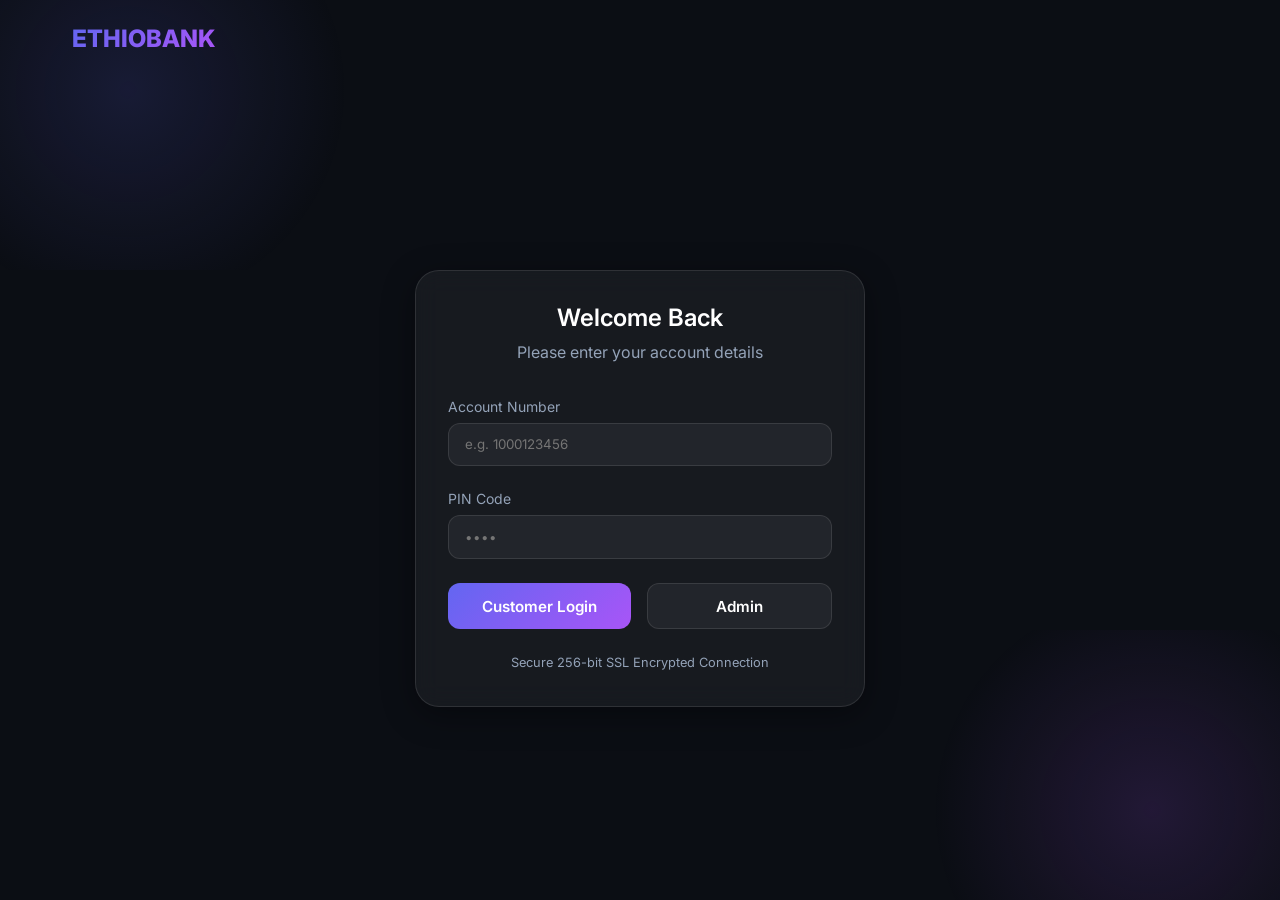
==== Bank-Transaction/frontend/index.html @ 1a218c28 "intioal frontend journey" ====
<!DOCTYPE html>
<html lang="en">
<head>
    <meta charset="UTF-8">
    <meta name="viewport" content="width=device-width, initial-scale=1.0">
    <title>EthioBank - Premium Digital Banking</title>
    <link rel="stylesheet" href="style.css">
    <link rel="stylesheet" href="https://cdnjs.cloudflare.com/ajax/libs/font-awesome/6.4.0/css/all.min.css">
</head>
<body>

    <!-- Navigation -->
    <nav class="container" style="display: flex; justify-content: space-between; align-items: center; padding: 1.5rem 2rem;">
        <div class="logo" style="font-size: 1.5rem; font-weight: 800; background: var(--primary-gradient); -webkit-background-clip: text; -webkit-text-fill-color: transparent;">
            ETHIOBANK
        </div>
        <div id="user-info" style="display: none; align-items: center; gap: 1rem;">
            <span id="nav-username" style="font-weight: 500;">Abebe Kebede</span>
            <button onclick="logout()" class="btn btn-secondary" style="padding: 0.5rem 1rem; font-size: 0.8rem;">Logout</button>
        </div>
    </nav>

    <!-- Login Section -->
    <section id="login-section" class="container" style="display: flex; justify-content: center; align-items: center; flex: 1;">
        <div class="glass-card animate-fade" style="width: 100%; max-width: 450px;">
            <h2 style="text-align: center; margin-bottom: 0.5rem;">Welcome Back</h2>
            <p style="text-align: center; margin-bottom: 2rem;">Please enter your account details</p>
            
            <div class="input-group">
                <label>Account Number</label>
                <input type="text" id="login-account" placeholder="e.g. 1000123456">
            </div>
            
            <div class="input-group">
                <label>PIN Code</label>
                <input type="password" id="login-pin" placeholder="••••">
            </div>

            <div style="display: flex; gap: 1rem; margin-bottom: 1.5rem;">
                <button onclick="login('customer')" class="btn btn-primary" style="flex: 1; justify-content: center;">Customer Login</button>
                <button onclick="login('admin')" class="btn btn-secondary" style="flex: 1; justify-content: center;">Admin</button>
            </div>
            
            <p style="font-size: 0.8rem; text-align: center;">Secure 256-bit SSL Encrypted Connection</p>
        </div>
    </section>

    <!-- Dashboard Section -->
    <section id="dashboard-section" class="container" style="display: none;">
        <div class="dashboard-grid">
            <!-- Left Side: Balance & History -->
            <div style="display: flex; flex-direction: column; gap: 2rem;">
                <!-- Balance Card -->
                <div class="balance-card animate-fade">
                    <div style="display: flex; justify-content: space-between; align-items: flex-start;">
                        <div>
                            <div class="balance-label">Total Balance</div>
                            <div class="balance-amount">$<span id="display-balance">1,240.50</span></div>
                        </div>
                        <span id="display-status" class="status-badge status-active">Active</span>
                    </div>
                    <div style="margin-top: 2rem; display: flex; gap: 1rem;">
                        <button onclick="openModal('transfer')" class="btn btn-secondary" style="background: rgba(255,255,255,0.15); border: none;">
                            <i class="fa-solid fa-paper-plane"></i> Transfer
                        </button>
                        <button onclick="openModal('deposit')" class="btn btn-secondary" style="background: rgba(255,255,255,0.15); border: none;">
                            <i class="fa-solid fa-plus"></i> Deposit
                        </button>
                    </div>
                </div>

                <!-- Transaction History -->
                <div class="glass-card animate-fade" style="flex: 1;">
                    <div style="display: flex; justify-content: space-between; align-items: center; margin-bottom: 1.5rem;">
                        <h2>Recent Transactions</h2>
                        <button class="btn btn-secondary" style="font-size: 0.8rem;">View All</button>
                    </div>
                    <table id="transaction-table">
                        <thead>
                            <tr>
                                <th>Type</th>
                                <th>Amount</th>
                                <th>Date</th>
                                <th>Status</th>
                            </tr>
                        </thead>
                        <tbody>
                            <!-- Transactions will be injected here -->
                        </tbody>
                    </table>
                </div>
            </div>

            <!-- Right Side: Quick Actions & Profile -->
            <div style="display: flex; flex-direction: column; gap: 2rem;">
                <div class="glass-card animate-fade">
                    <h3>Quick Withdraw</h3>
                    <p style="margin-bottom: 1.5rem;">Withdraw cash instantly from your account.</p>
                    <div class="input-group">
                        <input type="number" id="quick-withdraw-amount" placeholder="Enter amount">
                    </div>
                    <button onclick="processQuickAction('withdraw')" class="btn btn-primary" style="width: 100%; justify-content: center;">Withdraw Now</button>
                </div>

                <div class="glass-card animate-fade" style="background: var(--secondary-gradient); border: none;">
                    <h3 style="color: white;">Need Help?</h3>
                    <p style="color: rgba(255,255,255,0.8); margin-bottom: 1.5rem;">Our customer support is available 24/7 for your banking needs.</p>
                    <button class="btn btn-secondary" style="background: rgba(255,255,255,0.2); border: none; width: 100%; justify-content: center;">Contact Support</button>
                </div>
            </div>
        </div>
    </section>

    <!-- Modals (Simplified) -->
    <div id="modal-overlay" style="display: none; position: fixed; top:0; left:0; width:100%; height:100%; background:rgba(0,0,0,0.8); backdrop-filter: blur(5px); z-index: 100; justify-content: center; align-items: center;">
        <div class="glass-card" style="width: 100%; max-width: 400px;">
            <h2 id="modal-title">Action</h2>
            <div id="modal-body"></div>
            <div style="display: flex; gap: 1rem; margin-top: 2rem;">
                <button onclick="closeModal()" class="btn btn-secondary" style="flex: 1; justify-content: center;">Cancel</button>
                <button id="modal-confirm-btn" class="btn btn-primary" style="flex: 1; justify-content: center;">Confirm</button>
            </div>
        </div>
    </div>

    <script src="script.js"></script>
</body>
</html>
---- Bank-Transaction/frontend/style.css ----
/* Inter Font from Google Fonts */
@import url('https://fonts.googleapis.com/css2?family=Inter:wght@300;400;500;600;700&display=swap');

:root {
    --bg-color: #0b0e14;
    --card-bg: rgba(255, 255, 255, 0.05);
    --primary-gradient: linear-gradient(135deg, #6366f1 0%, #a855f7 100%);
    --secondary-gradient: linear-gradient(135deg, #3b82f6 0%, #2dd4bf 100%);
    --text-primary: #ffffff;
    --text-secondary: #94a3b8;
    --accent: #f43f5e;
    --success: #10b981;
    --glass-border: rgba(255, 255, 255, 0.1);
    --glass-blur: blur(12px);
}

* {
    margin: 0;
    padding: 0;
    box-sizing: border-box;
    font-family: 'Inter', sans-serif;
}

body {
    background-color: var(--bg-color);
    color: var(--text-primary);
    min-height: 100vh;
    display: flex;
    flex-direction: column;
    overflow-x: hidden;
}

/* Glassmorphism Background Effect */
body::before {
    content: '';
    position: fixed;
    top: -10%;
    left: -10%;
    width: 40%;
    height: 40%;
    background: radial-gradient(circle, rgba(99, 102, 241, 0.15) 0%, transparent 70%);
    z-index: -1;
}

body::after {
    content: '';
    position: fixed;
    bottom: -10%;
    right: -10%;
    width: 40%;
    height: 40%;
    background: radial-gradient(circle, rgba(168, 85, 247, 0.15) 0%, transparent 70%);
    z-index: -1;
}

.container {
    max-width: 1200px;
    margin: 0 auto;
    padding: 2rem;
    width: 100%;
}

/* Glass Card */
.glass-card {
    background: var(--card-bg);
    backdrop-filter: var(--glass-blur);
    -webkit-backdrop-filter: var(--glass-blur);
    border: 1px solid var(--glass-border);
    border-radius: 24px;
    padding: 2rem;
    box-shadow: 0 8px 32px 0 rgba(0, 0, 0, 0.37);
}

/* Typography */
h1 { font-size: 2.5rem; font-weight: 700; margin-bottom: 1rem; }
h2 { font-size: 1.5rem; font-weight: 600; margin-bottom: 1rem; }
p { color: var(--text-secondary); line-height: 1.6; }

/* Buttons */
.btn {
    padding: 0.8rem 1.5rem;
    border-radius: 12px;
    border: none;
    font-weight: 600;
    cursor: pointer;
    transition: all 0.3s ease;
    display: inline-flex;
    align-items: center;
    gap: 0.5rem;
    text-decoration: none;
    font-size: 0.95rem;
}

.btn-primary {
    background: var(--primary-gradient);
    color: white;
}

.btn-primary:hover {
    transform: translateY(-2px);
    box-shadow: 0 10px 20px -10px #6366f1;
}

.btn-secondary {
    background: var(--card-bg);
    color: var(--text-primary);
    border: 1px solid var(--glass-border);
}

.btn-secondary:hover {
    background: rgba(255, 255, 255, 0.1);
}

/* Form Inputs */
.input-group {
    margin-bottom: 1.5rem;
}

.input-group label {
    display: block;
    margin-bottom: 0.5rem;
    font-size: 0.875rem;
    color: var(--text-secondary);
}

.input-group input {
    width: 100%;
    background: rgba(255, 255, 255, 0.05);
    border: 1px solid var(--glass-border);
    border-radius: 12px;
    padding: 0.8rem 1rem;
    color: white;
    outline: none;
    transition: border-color 0.3s ease;
}

.input-group input:focus {
    border-color: #6366f1;
}

/* Dashboard Specifics */
.dashboard-grid {
    display: grid;
    grid-template-columns: 2fr 1fr;
    gap: 2rem;
}

.balance-card {
    background: var(--primary-gradient);
    padding: 2.5rem;
    border-radius: 24px;
    position: relative;
    overflow: hidden;
}

.balance-card::after {
    content: '';
    position: absolute;
    top: -20%;
    right: -10%;
    width: 200px;
    height: 200px;
    background: rgba(255, 255, 255, 0.1);
    border-radius: 50%;
}

.balance-label { font-size: 0.875rem; opacity: 0.8; margin-bottom: 0.5rem; }
.balance-amount { font-size: 3rem; font-weight: 700; }

.status-badge {
    padding: 0.4rem 0.8rem;
    border-radius: 20px;
    font-size: 0.75rem;
    font-weight: 600;
    text-transform: uppercase;
}

.status-active { background: rgba(16, 185, 129, 0.2); color: #10b981; }
.status-frozen { background: rgba(244, 63, 94, 0.2); color: #f43f5e; }

/* Table Style */
table {
    width: 100%;
    border-collapse: collapse;
    margin-top: 1rem;
}

th {
    text-align: left;
    padding: 1rem;
    color: var(--text-secondary);
    font-size: 0.875rem;
    border-bottom: 1px solid var(--glass-border);
}

td {
    padding: 1rem;
    border-bottom: 1px solid var(--glass-border);
}

.type-deposit { color: var(--success); }
.type-withdraw { color: var(--accent); }
.type-transfer { color: #3b82f6; }

/* Animations */
@keyframes fadeIn {
    from { opacity: 0; transform: translateY(10px); }
    to { opacity: 1; transform: translateY(0); }
}

.animate-fade {
    animation: fadeIn 0.5s ease forwards;
}
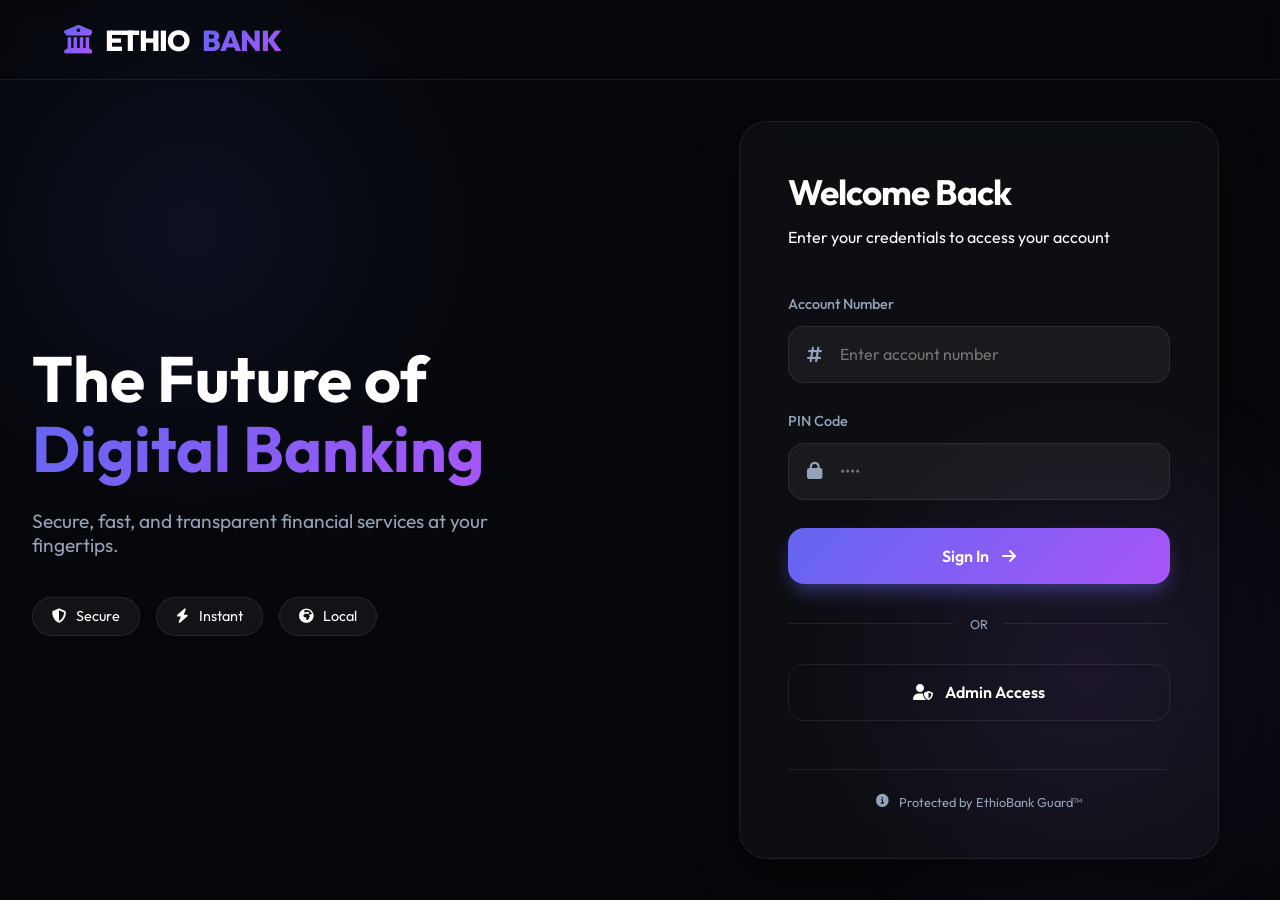
==== commit 7e5e4266: "Complete UI redesign with premium glassmorphism, ETB currency, and bug fixes" ====
--- a/Bank-Transaction/frontend/index.html
+++ b/Bank-Transaction/frontend/index.html
@@ -1,128 +1,205 @@
 <!DOCTYPE html>
 <html lang="en">
+
 <head>
     <meta charset="UTF-8">
     <meta name="viewport" content="width=device-width, initial-scale=1.0">
-    <title>EthioBank - Premium Digital Banking</title>
+    <title>EthioBank | Premium Digital Banking</title>
     <link rel="stylesheet" href="style.css">
     <link rel="stylesheet" href="https://cdnjs.cloudflare.com/ajax/libs/font-awesome/6.4.0/css/all.min.css">
 </head>
+
 <body>
+    <!-- Background Elements -->
+    <div class="blob"></div>
+    <div class="blob-2"></div>
 
     <!-- Navigation -->
-    <nav class="container" style="display: flex; justify-content: space-between; align-items: center; padding: 1.5rem 2rem;">
-        <div class="logo" style="font-size: 1.5rem; font-weight: 800; background: var(--primary-gradient); -webkit-background-clip: text; -webkit-text-fill-color: transparent;">
-            ETHIOBANK
-        </div>
-        <div id="user-info" style="display: none; align-items: center; gap: 1rem;">
-            <span id="nav-username" style="font-weight: 500;">Abebe Kebede</span>
-            <button onclick="logout()" class="btn btn-secondary" style="padding: 0.5rem 1rem; font-size: 0.8rem;">Logout</button>
+    <nav class="nav-container">
+        <div class="logo">
+            <i class="fa-solid fa-building-columns"></i> ETHIO<span>BANK</span>
+        </div>
+        <div id="user-info" class="user-nav-info" style="display: none;">
+            <div class="user-meta">
+                <span id="nav-username">...</span>
+                <span class="user-role-badge">Customer</span>
+            </div>
+            <button onclick="logout()" class="btn btn-icon-only" title="Logout">
+                <i class="fa-solid fa-right-from-bracket"></i>
+            </button>
         </div>
     </nav>
 
     <!-- Login Section -->
-    <section id="login-section" class="container" style="display: flex; justify-content: center; align-items: center; flex: 1;">
-        <div class="glass-card animate-fade" style="width: 100%; max-width: 450px;">
-            <h2 style="text-align: center; margin-bottom: 0.5rem;">Welcome Back</h2>
-            <p style="text-align: center; margin-bottom: 2rem;">Please enter your account details</p>
-            
-            <div class="input-group">
-                <label>Account Number</label>
-                <input type="text" id="login-account" placeholder="e.g. 1000123456">
-            </div>
-            
-            <div class="input-group">
-                <label>PIN Code</label>
-                <input type="password" id="login-pin" placeholder="••••">
-            </div>
-
-            <div style="display: flex; gap: 1rem; margin-bottom: 1.5rem;">
-                <button onclick="login('customer')" class="btn btn-primary" style="flex: 1; justify-content: center;">Customer Login</button>
-                <button onclick="login('admin')" class="btn btn-secondary" style="flex: 1; justify-content: center;">Admin</button>
-            </div>
-            
-            <p style="font-size: 0.8rem; text-align: center;">Secure 256-bit SSL Encrypted Connection</p>
+    <section id="login-section" class="container full-height">
+        <div class="login-wrapper">
+            <div class="login-visual animate-slide-right">
+                <h1>The Future of <br><span>Digital Banking</span></h1>
+                <p>Secure, fast, and transparent financial services at your fingertips.</p>
+                <div class="feature-badges">
+                    <span class="badge"><i class="fa-solid fa-shield-halved"></i> Secure</span>
+                    <span class="badge"><i class="fa-solid fa-bolt"></i> Instant</span>
+                    <span class="badge"><i class="fa-solid fa-earth-africa"></i> Local</span>
+                </div>
+            </div>
+
+            <div class="glass-card login-card animate-fade">
+                <div class="card-header">
+                    <h2>Welcome Back</h2>
+                    <p>Enter your credentials to access your account</p>
+                </div>
+
+                <div class="input-group">
+                    <label for="login-account">Account Number</label>
+                    <div class="input-wrapper">
+                        <i class="fa-solid fa-hashtag"></i>
+                        <input type="text" id="login-account" placeholder="Enter account number">
+                    </div>
+                </div>
+
+                <div class="input-group">
+                    <label for="login-pin">PIN Code</label>
+                    <div class="input-wrapper">
+                        <i class="fa-solid fa-lock"></i>
+                        <input type="password" id="login-pin" placeholder="••••">
+                    </div>
+                </div>
+
+                <div class="login-actions">
+                    <button onclick="login('customer')" class="btn btn-primary full-width">
+                        <span>Sign In</span> <i class="fa-solid fa-arrow-right"></i>
+                    </button>
+                    <div class="divider"><span>OR</span></div>
+                    <button onclick="login('admin')" class="btn btn-outline full-width">
+                        <i class="fa-solid fa-user-shield"></i> Admin Access
+                    </button>
+                </div>
+
+                <div class="card-footer">
+                    <p><i class="fa-solid fa-circle-info"></i> Protected by EthioBank Guard™</p>
+                </div>
+            </div>
         </div>
     </section>
 
     <!-- Dashboard Section -->
     <section id="dashboard-section" class="container" style="display: none;">
-        <div class="dashboard-grid">
-            <!-- Left Side: Balance & History -->
-            <div style="display: flex; flex-direction: column; gap: 2rem;">
-                <!-- Balance Card -->
-                <div class="balance-card animate-fade">
-                    <div style="display: flex; justify-content: space-between; align-items: flex-start;">
-                        <div>
-                            <div class="balance-label">Total Balance</div>
-                            <div class="balance-amount">$<span id="display-balance">1,240.50</span></div>
+        <div class="dashboard-layout">
+            <!-- Main Content -->
+            <div class="dashboard-main">
+                <!-- Hero Balance Card -->
+                <div class="balance-card animate-slide-up">
+                    <div class="card-top">
+                        <div class="balance-info">
+                            <span class="label">Available Balance</span>
+                            <h2 class="amount">ETB <span id="display-balance">0.00</span></h2>
                         </div>
-                        <span id="display-status" class="status-badge status-active">Active</span>
-                    </div>
-                    <div style="margin-top: 2rem; display: flex; gap: 1rem;">
-                        <button onclick="openModal('transfer')" class="btn btn-secondary" style="background: rgba(255,255,255,0.15); border: none;">
+                        <div id="display-status" class="status-indicator">...</div>
+                    </div>
+                    
+                    <div class="card-actions">
+                        <button onclick="openModal('transfer')" class="btn btn-glass">
                             <i class="fa-solid fa-paper-plane"></i> Transfer
                         </button>
-                        <button onclick="openModal('deposit')" class="btn btn-secondary" style="background: rgba(255,255,255,0.15); border: none;">
-                            <i class="fa-solid fa-plus"></i> Deposit
+                        <button onclick="openModal('deposit')" class="btn btn-glass">
+                            <i class="fa-solid fa-wallet"></i> Deposit
                         </button>
                     </div>
+                    
+                    <div class="card-bottom">
+                        <div class="card-chip"></div>
+                        <span class="card-number">**** **** **** <span id="last-four">0000</span></span>
+                    </div>
                 </div>
 
                 <!-- Transaction History -->
-                <div class="glass-card animate-fade" style="flex: 1;">
-                    <div style="display: flex; justify-content: space-between; align-items: center; margin-bottom: 1.5rem;">
-                        <h2>Recent Transactions</h2>
-                        <button class="btn btn-secondary" style="font-size: 0.8rem;">View All</button>
-                    </div>
-                    <table id="transaction-table">
-                        <thead>
-                            <tr>
-                                <th>Type</th>
-                                <th>Amount</th>
-                                <th>Date</th>
-                                <th>Status</th>
-                            </tr>
-                        </thead>
-                        <tbody>
-                            <!-- Transactions will be injected here -->
-                        </tbody>
-                    </table>
-                </div>
-            </div>
-
-            <!-- Right Side: Quick Actions & Profile -->
-            <div style="display: flex; flex-direction: column; gap: 2rem;">
-                <div class="glass-card animate-fade">
+                <div class="glass-card history-card animate-slide-up" style="animation-delay: 0.1s;">
+                    <div class="card-header-flex">
+                        <h3>Recent Transactions</h3>
+                        <button onclick="showAllTransactions()" class="btn btn-text">View All <i class="fa-solid fa-chevron-right"></i></button>
+                    </div>
+                    
+                    <div class="table-container">
+                        <table id="transaction-table">
+                            <thead>
+                                <tr>
+                                    <th>Transaction</th>
+                                    <th>Amount</th>
+                                    <th>Date & Time</th>
+                                    <th>Status</th>
+                                </tr>
+                            </thead>
+                            <tbody>
+                                <!-- Data will be injected here -->
+                                <tr>
+                                    <td colspan="4" style="text-align: center; padding: 3rem;">
+                                        <div class="loading-spinner"></div>
+                                        <p>Fetching your transactions...</p>
+                                    </td>
+                                </tr>
+                            </tbody>
+                        </table>
+                    </div>
+                </div>
+            </div>
+
+            <!-- Sidebar -->
+            <aside class="dashboard-sidebar">
+                <div class="glass-card quick-action-card animate-slide-left">
                     <h3>Quick Withdraw</h3>
-                    <p style="margin-bottom: 1.5rem;">Withdraw cash instantly from your account.</p>
+                    <p>Enter an amount to withdraw instantly from your account.</p>
                     <div class="input-group">
-                        <input type="number" id="quick-withdraw-amount" placeholder="Enter amount">
-                    </div>
-                    <button onclick="processQuickAction('withdraw')" class="btn btn-primary" style="width: 100%; justify-content: center;">Withdraw Now</button>
-                </div>
-
-                <div class="glass-card animate-fade" style="background: var(--secondary-gradient); border: none;">
-                    <h3 style="color: white;">Need Help?</h3>
-                    <p style="color: rgba(255,255,255,0.8); margin-bottom: 1.5rem;">Our customer support is available 24/7 for your banking needs.</p>
-                    <button class="btn btn-secondary" style="background: rgba(255,255,255,0.2); border: none; width: 100%; justify-content: center;">Contact Support</button>
-                </div>
-            </div>
+                        <div class="input-wrapper">
+                            <i class="fa-solid fa-money-bill-wave"></i>
+                            <input type="number" id="quick-withdraw-amount" placeholder="0.00">
+                        </div>
+                    </div>
+                    <button onclick="processQuickAction('withdraw')" class="btn btn-primary full-width">
+                        Withdraw Now
+                    </button>
+                </div>
+
+                <div class="promo-card animate-slide-left" style="animation-delay: 0.1s;">
+                    <div class="promo-content">
+                        <h4>Earn 5% Interest</h4>
+                        <p>Grow your savings with our premium investment plans.</p>
+                        <button class="btn btn-secondary btn-small">Learn More</button>
+                    </div>
+                    <div class="promo-icon">
+                        <i class="fa-solid fa-chart-line"></i>
+                    </div>
+                </div>
+
+                <div class="support-card animate-slide-left" style="animation-delay: 0.2s;">
+                    <div class="support-avatar">
+                        <i class="fa-solid fa-headset"></i>
+                    </div>
+                    <div class="support-info">
+                        <h5>Need Assistance?</h5>
+                        <p>Our experts are online.</p>
+                        <button class="btn btn-link">Chat with Support</button>
+                    </div>
+                </div>
+            </aside>
         </div>
     </section>
 
-    <!-- Modals (Simplified) -->
-    <div id="modal-overlay" style="display: none; position: fixed; top:0; left:0; width:100%; height:100%; background:rgba(0,0,0,0.8); backdrop-filter: blur(5px); z-index: 100; justify-content: center; align-items: center;">
-        <div class="glass-card" style="width: 100%; max-width: 400px;">
-            <h2 id="modal-title">Action</h2>
-            <div id="modal-body"></div>
-            <div style="display: flex; gap: 1rem; margin-top: 2rem;">
-                <button onclick="closeModal()" class="btn btn-secondary" style="flex: 1; justify-content: center;">Cancel</button>
-                <button id="modal-confirm-btn" class="btn btn-primary" style="flex: 1; justify-content: center;">Confirm</button>
+    <!-- Modals -->
+    <div id="modal-overlay" class="modal-overlay" style="display: none;">
+        <div class="modal-content glass-card animate-zoom">
+            <div class="modal-header">
+                <h2 id="modal-title">Action</h2>
+                <button onclick="closeModal()" class="btn-close"><i class="fa-solid fa-xmark"></i></button>
+            </div>
+            <div id="modal-body" class="modal-body"></div>
+            <div class="modal-footer">
+                <button onclick="closeModal()" class="btn btn-secondary">Cancel</button>
+                <button id="modal-confirm-btn" class="btn btn-primary">Confirm Action</button>
             </div>
         </div>
     </div>
 
     <script src="script.js"></script>
 </body>
-</html>
+
+</html>
--- a/Bank-Transaction/frontend/style.css
+++ b/Bank-Transaction/frontend/style.css
@@ -1,213 +1,718 @@
-/* Inter Font from Google Fonts */
-@import url('https://fonts.googleapis.com/css2?family=Inter:wght@300;400;500;600;700&display=swap');
+@import url('https://fonts.googleapis.com/css2?family=Outfit:wght@300;400;500;600;700;800&display=swap');
 
 :root {
-    --bg-color: #0b0e14;
-    --card-bg: rgba(255, 255, 255, 0.05);
+    --bg-color: #05070a;
+    --card-bg: rgba(255, 255, 255, 0.03);
     --primary-gradient: linear-gradient(135deg, #6366f1 0%, #a855f7 100%);
     --secondary-gradient: linear-gradient(135deg, #3b82f6 0%, #2dd4bf 100%);
     --text-primary: #ffffff;
     --text-secondary: #94a3b8;
     --accent: #f43f5e;
     --success: #10b981;
-    --glass-border: rgba(255, 255, 255, 0.1);
-    --glass-blur: blur(12px);
+    --glass-border: rgba(255, 255, 255, 0.08);
+    --glass-blur: blur(20px);
+    --nav-height: 80px;
 }
 
 * {
     margin: 0;
     padding: 0;
     box-sizing: border-box;
-    font-family: 'Inter', sans-serif;
+    font-family: 'Outfit', sans-serif;
 }
 
 body {
     background-color: var(--bg-color);
     color: var(--text-primary);
     min-height: 100vh;
-    display: flex;
-    flex-direction: column;
     overflow-x: hidden;
 }
 
-/* Glassmorphism Background Effect */
-body::before {
-    content: '';
+/* Background Decorations */
+.blob {
     position: fixed;
     top: -10%;
     left: -10%;
-    width: 40%;
-    height: 40%;
-    background: radial-gradient(circle, rgba(99, 102, 241, 0.15) 0%, transparent 70%);
+    width: 50vw;
+    height: 50vw;
+    background: radial-gradient(circle, rgba(99, 102, 241, 0.1) 0%, transparent 70%);
     z-index: -1;
 }
 
-body::after {
-    content: '';
+.blob-2 {
     position: fixed;
     bottom: -10%;
     right: -10%;
-    width: 40%;
-    height: 40%;
-    background: radial-gradient(circle, rgba(168, 85, 247, 0.15) 0%, transparent 70%);
+    width: 50vw;
+    height: 50vw;
+    background: radial-gradient(circle, rgba(168, 85, 247, 0.1) 0%, transparent 70%);
     z-index: -1;
 }
 
 .container {
-    max-width: 1200px;
+    max-width: 1300px;
     margin: 0 auto;
     padding: 2rem;
-    width: 100%;
-}
-
-/* Glass Card */
+}
+
+.full-height {
+    min-height: calc(100vh - var(--nav-height));
+    display: flex;
+    align-items: center;
+    justify-content: center;
+}
+
+/* Navigation */
+.nav-container {
+    height: var(--nav-height);
+    display: flex;
+    justify-content: space-between;
+    align-items: center;
+    padding: 0 4rem;
+    border-bottom: 1px solid var(--glass-border);
+    backdrop-filter: blur(10px);
+}
+
+.logo {
+    font-size: 1.8rem;
+    font-weight: 800;
+    letter-spacing: -1px;
+    display: flex;
+    align-items: center;
+    gap: 0.8rem;
+}
+
+.logo i {
+    background: var(--primary-gradient);
+    -webkit-background-clip: text;
+    -webkit-text-fill-color: transparent;
+}
+
+.logo span {
+    background: var(--primary-gradient);
+    -webkit-background-clip: text;
+    -webkit-text-fill-color: transparent;
+}
+
+.user-nav-info {
+    display: flex;
+    align-items: center;
+    gap: 1.5rem;
+}
+
+.user-meta {
+    display: flex;
+    flex-direction: column;
+    align-items: flex-end;
+}
+
+#nav-username {
+    font-weight: 600;
+    font-size: 1rem;
+}
+
+.user-role-badge {
+    font-size: 0.7rem;
+    color: var(--text-secondary);
+    text-transform: uppercase;
+    letter-spacing: 1px;
+}
+
+/* Cards */
 .glass-card {
     background: var(--card-bg);
     backdrop-filter: var(--glass-blur);
-    -webkit-backdrop-filter: var(--glass-blur);
     border: 1px solid var(--glass-border);
-    border-radius: 24px;
-    padding: 2rem;
-    box-shadow: 0 8px 32px 0 rgba(0, 0, 0, 0.37);
-}
-
-/* Typography */
-h1 { font-size: 2.5rem; font-weight: 700; margin-bottom: 1rem; }
-h2 { font-size: 1.5rem; font-weight: 600; margin-bottom: 1rem; }
-p { color: var(--text-secondary); line-height: 1.6; }
+    border-radius: 28px;
+    padding: 3rem;
+    box-shadow: 0 20px 40px rgba(0, 0, 0, 0.4);
+}
+
+/* Login Layout */
+.login-wrapper {
+    display: grid;
+    grid-template-columns: 1.2fr 1fr;
+    gap: 6rem;
+    align-items: center;
+    width: 100%;
+}
+
+.login-visual h1 {
+    font-size: 4rem;
+    line-height: 1.1;
+    margin-bottom: 1.5rem;
+}
+
+.login-visual h1 span {
+    background: var(--primary-gradient);
+    -webkit-background-clip: text;
+    -webkit-text-fill-color: transparent;
+}
+
+.login-visual p {
+    font-size: 1.2rem;
+    color: var(--text-secondary);
+    margin-bottom: 2.5rem;
+    max-width: 500px;
+}
+
+.feature-badges {
+    display: flex;
+    gap: 1rem;
+}
+
+.badge {
+    background: rgba(255, 255, 255, 0.05);
+    padding: 0.6rem 1.2rem;
+    border-radius: 50px;
+    font-size: 0.9rem;
+    display: flex;
+    align-items: center;
+    gap: 0.6rem;
+    border: 1px solid var(--glass-border);
+}
+
+.login-card {
+    max-width: 480px;
+}
+
+.card-header {
+    margin-bottom: 3rem;
+}
+
+.card-header h2 {
+    font-size: 2.2rem;
+    margin-bottom: 0.8rem;
+    letter-spacing: -1px;
+}
+
+/* Forms */
+.input-group {
+    margin-bottom: 1.8rem;
+}
+
+.input-group label {
+    display: block;
+    margin-bottom: 0.8rem;
+    font-size: 0.9rem;
+    font-weight: 500;
+    color: var(--text-secondary);
+}
+
+.input-wrapper {
+    position: relative;
+    display: flex;
+    align-items: center;
+}
+
+.input-wrapper i {
+    position: absolute;
+    left: 1.2rem;
+    color: var(--text-secondary);
+    font-size: 1.1rem;
+}
+
+.input-wrapper input {
+    width: 100%;
+    background: rgba(255, 255, 255, 0.05);
+    border: 1px solid var(--glass-border);
+    border-radius: 16px;
+    padding: 1.1rem 1rem 1.1rem 3.2rem;
+    color: white;
+    font-size: 1rem;
+    transition: all 0.3s ease;
+}
+
+.input-wrapper input:focus {
+    background: rgba(255, 255, 255, 0.08);
+    border-color: #6366f1;
+    outline: none;
+    box-shadow: 0 0 0 4px rgba(99, 102, 241, 0.1);
+}
 
 /* Buttons */
 .btn {
-    padding: 0.8rem 1.5rem;
-    border-radius: 12px;
+    padding: 1.1rem 2rem;
+    border-radius: 16px;
     border: none;
     font-weight: 600;
+    font-size: 1rem;
     cursor: pointer;
-    transition: all 0.3s ease;
+    transition: all 0.3s cubic-bezier(0.4, 0, 0.2, 1);
     display: inline-flex;
     align-items: center;
-    gap: 0.5rem;
-    text-decoration: none;
-    font-size: 0.95rem;
+    justify-content: center;
+    gap: 0.8rem;
 }
 
 .btn-primary {
     background: var(--primary-gradient);
     color: white;
+    box-shadow: 0 10px 20px -5px rgba(99, 102, 241, 0.5);
 }
 
 .btn-primary:hover {
-    transform: translateY(-2px);
-    box-shadow: 0 10px 20px -10px #6366f1;
-}
-
-.btn-secondary {
-    background: var(--card-bg);
-    color: var(--text-primary);
+    transform: translateY(-3px);
+    box-shadow: 0 15px 30px -5px rgba(99, 102, 241, 0.6);
+}
+
+.btn-outline {
+    background: transparent;
     border: 1px solid var(--glass-border);
-}
-
-.btn-secondary:hover {
-    background: rgba(255, 255, 255, 0.1);
-}
-
-/* Form Inputs */
-.input-group {
-    margin-bottom: 1.5rem;
-}
-
-.input-group label {
-    display: block;
-    margin-bottom: 0.5rem;
-    font-size: 0.875rem;
-    color: var(--text-secondary);
-}
-
-.input-group input {
-    width: 100%;
+    color: white;
+}
+
+.btn-outline:hover {
     background: rgba(255, 255, 255, 0.05);
-    border: 1px solid var(--glass-border);
+    border-color: white;
+}
+
+.btn-icon-only {
+    background: rgba(255, 255, 255, 0.05);
+    width: 48px;
+    height: 48px;
+    padding: 0;
     border-radius: 12px;
-    padding: 0.8rem 1rem;
-    color: white;
-    outline: none;
-    transition: border-color 0.3s ease;
-}
-
-.input-group input:focus {
-    border-color: #6366f1;
-}
-
-/* Dashboard Specifics */
-.dashboard-grid {
+    color: var(--text-secondary);
+}
+
+.btn-icon-only:hover {
+    color: var(--accent);
+    background: rgba(244, 63, 94, 0.1);
+}
+
+.full-width { width: 100%; }
+
+.login-actions {
+    margin-top: 1rem;
+    display: flex;
+    flex-direction: column;
+    gap: 0.5rem;
+}
+
+.card-footer {
+    margin-top: 3rem;
+    padding-top: 1.5rem;
+    border-top: 1px solid var(--glass-border);
+    text-align: center;
+}
+
+.card-footer p {
+    font-size: 0.8rem;
+    color: var(--text-secondary);
+    display: flex;
+    align-items: center;
+    justify-content: center;
+    gap: 0.6rem;
+}
+
+.divider {
+    display: flex;
+    align-items: center;
+    text-align: center;
+    margin: 1.5rem 0;
+    color: var(--text-secondary);
+    font-size: 0.8rem;
+}
+
+.divider::before, .divider::after {
+    content: '';
+    flex: 1;
+    border-bottom: 1px solid var(--glass-border);
+}
+
+.divider span { padding: 0 1rem; }
+
+/* Dashboard Layout */
+.dashboard-layout {
     display: grid;
-    grid-template-columns: 2fr 1fr;
-    gap: 2rem;
-}
-
+    grid-template-columns: 1fr 350px;
+    gap: 2.5rem;
+}
+
+.dashboard-main {
+    display: flex;
+    flex-direction: column;
+    gap: 2.5rem;
+}
+
+/* Balance Card (Premium) */
 .balance-card {
     background: var(--primary-gradient);
-    padding: 2.5rem;
-    border-radius: 24px;
+    padding: 3rem;
+    border-radius: 32px;
+    color: white;
     position: relative;
     overflow: hidden;
-}
-
-.balance-card::after {
+    display: flex;
+    flex-direction: column;
+    gap: 3rem;
+    box-shadow: 0 25px 50px -12px rgba(99, 102, 241, 0.5);
+}
+
+.balance-card::before {
     content: '';
     position: absolute;
     top: -20%;
     right: -10%;
-    width: 200px;
-    height: 200px;
-    background: rgba(255, 255, 255, 0.1);
+    width: 300px;
+    height: 300px;
+    background: radial-gradient(circle, rgba(255, 255, 255, 0.2) 0%, transparent 70%);
     border-radius: 50%;
 }
 
-.balance-label { font-size: 0.875rem; opacity: 0.8; margin-bottom: 0.5rem; }
-.balance-amount { font-size: 3rem; font-weight: 700; }
-
-.status-badge {
-    padding: 0.4rem 0.8rem;
-    border-radius: 20px;
-    font-size: 0.75rem;
-    font-weight: 600;
+.card-top {
+    display: flex;
+    justify-content: space-between;
+    align-items: flex-start;
+    position: relative;
+    z-index: 1;
+}
+
+.balance-info .label {
+    font-size: 1rem;
+    opacity: 0.8;
+    margin-bottom: 0.5rem;
+    display: block;
+}
+
+.balance-info .amount {
+    font-size: 3.5rem;
+    font-weight: 800;
+    letter-spacing: -1px;
+}
+
+.status-indicator {
+    padding: 0.5rem 1.2rem;
+    background: rgba(255, 255, 255, 0.15);
+    backdrop-filter: blur(5px);
+    border-radius: 50px;
+    font-size: 0.8rem;
+    font-weight: 700;
     text-transform: uppercase;
 }
 
-.status-active { background: rgba(16, 185, 129, 0.2); color: #10b981; }
-.status-frozen { background: rgba(244, 63, 94, 0.2); color: #f43f5e; }
-
-/* Table Style */
+.card-actions {
+    display: flex;
+    gap: 1rem;
+    position: relative;
+    z-index: 1;
+}
+
+.btn-glass {
+    background: rgba(255, 255, 255, 0.15);
+    border: 1px solid rgba(255, 255, 255, 0.2);
+    color: white;
+    backdrop-filter: blur(10px);
+}
+
+.btn-glass:hover {
+    background: rgba(255, 255, 255, 0.25);
+    transform: translateY(-2px);
+}
+
+.card-bottom {
+    display: flex;
+    justify-content: space-between;
+    align-items: center;
+    position: relative;
+    z-index: 1;
+}
+
+.card-chip {
+    width: 50px;
+    height: 35px;
+    background: linear-gradient(135deg, #ffd700 0%, #daa520 100%);
+    border-radius: 6px;
+    position: relative;
+}
+
+.card-number {
+    font-family: 'Courier New', Courier, monospace;
+    font-size: 1.2rem;
+    letter-spacing: 2px;
+    opacity: 0.9;
+}
+
+/* History Card */
+.card-header-flex {
+    display: flex;
+    justify-content: space-between;
+    align-items: center;
+    margin-bottom: 2rem;
+}
+
+.btn-text {
+    background: transparent;
+    color: var(--text-secondary);
+    padding: 0.5rem;
+    font-size: 0.9rem;
+}
+
+.btn-text:hover {
+    color: white;
+}
+
+.table-container {
+    overflow-x: auto;
+}
+
 table {
     width: 100%;
     border-collapse: collapse;
-    margin-top: 1rem;
 }
 
 th {
     text-align: left;
-    padding: 1rem;
-    color: var(--text-secondary);
-    font-size: 0.875rem;
+    padding: 1.2rem;
+    color: var(--text-secondary);
+    font-weight: 500;
+    font-size: 0.9rem;
     border-bottom: 1px solid var(--glass-border);
 }
 
 td {
-    padding: 1rem;
+    padding: 1.5rem 1.2rem;
     border-bottom: 1px solid var(--glass-border);
-}
-
-.type-deposit { color: var(--success); }
-.type-withdraw { color: var(--accent); }
-.type-transfer { color: #3b82f6; }
+    font-size: 1rem;
+}
+
+tr:last-child td { border-bottom: none; }
+
+.type-cell { display: flex; align-items: center; gap: 1rem; }
+.type-icon {
+    width: 40px;
+    height: 40px;
+    border-radius: 12px;
+    display: flex;
+    align-items: center;
+    justify-content: center;
+    font-size: 1rem;
+}
+
+.income-icon { background: rgba(16, 185, 129, 0.1); color: var(--success); }
+.expense-icon { background: rgba(244, 63, 94, 0.1); color: var(--accent); }
+
+/* Sidebar Cards */
+.dashboard-sidebar {
+    display: flex;
+    flex-direction: column;
+    gap: 1.5rem;
+}
+
+.promo-card {
+    background: var(--secondary-gradient);
+    padding: 2rem;
+    border-radius: 28px;
+    display: flex;
+    justify-content: space-between;
+    align-items: center;
+    color: white;
+    box-shadow: 0 15px 30px -10px rgba(59, 130, 246, 0.5);
+}
+
+.promo-icon {
+    font-size: 2.5rem;
+    opacity: 0.3;
+}
+
+.support-card {
+    background: var(--card-bg);
+    border: 1px solid var(--glass-border);
+    padding: 1.5rem;
+    border-radius: 24px;
+    display: flex;
+    gap: 1.2rem;
+    align-items: center;
+}
+
+.support-avatar {
+    width: 50px;
+    height: 50px;
+    background: var(--primary-gradient);
+    border-radius: 15px;
+    display: flex;
+    align-items: center;
+    justify-content: center;
+    font-size: 1.2rem;
+}
+
+.btn-link {
+    background: transparent;
+    color: #6366f1;
+    padding: 0;
+    font-size: 0.9rem;
+}
+
+/* Modals */
+.modal-overlay {
+    position: fixed;
+    top: 0;
+    left: 0;
+    width: 100%;
+    height: 100%;
+    background: rgba(0, 0, 0, 0.85);
+    backdrop-filter: blur(10px);
+    z-index: 1000;
+    display: flex;
+    align-items: center;
+    justify-content: center;
+    padding: 2rem;
+}
+
+.modal-content {
+    width: 100%;
+    max-width: 500px;
+}
+
+.modal-header {
+    display: flex;
+    justify-content: space-between;
+    align-items: center;
+    margin-bottom: 2rem;
+}
+
+.btn-close {
+    background: transparent;
+    border: none;
+    color: var(--text-secondary);
+    font-size: 1.5rem;
+    cursor: pointer;
+}
+
+.modal-footer {
+    display: flex;
+    gap: 1rem;
+    margin-top: 2.5rem;
+}
+
+.modal-footer .btn { flex: 1; }
+
+/* Status Classes */
+.status-badge {
+    padding: 0.4rem 1rem;
+    border-radius: 50px;
+    font-size: 0.75rem;
+    font-weight: 700;
+}
+
+.status-active { background: rgba(16, 185, 129, 0.1); color: var(--success); }
+.status-frozen { background: rgba(244, 63, 94, 0.1); color: var(--accent); }
 
 /* Animations */
 @keyframes fadeIn {
-    from { opacity: 0; transform: translateY(10px); }
+    from { opacity: 0; }
+    to { opacity: 1; }
+}
+
+@keyframes slideUp {
+    from { opacity: 0; transform: translateY(30px); }
     to { opacity: 1; transform: translateY(0); }
 }
 
-.animate-fade {
-    animation: fadeIn 0.5s ease forwards;
-}
+@keyframes slideRight {
+    from { opacity: 0; transform: translateX(-30px); }
+    to { opacity: 1; transform: translateX(0); }
+}
+
+@keyframes zoomIn {
+    from { opacity: 0; transform: scale(0.95); }
+    to { opacity: 1; transform: scale(1); }
+}
+
+.animate-fade { animation: fadeIn 0.8s ease forwards; }
+.animate-slide-up { animation: slideUp 0.8s cubic-bezier(0.4, 0, 0.2, 1) forwards; }
+.animate-slide-right { animation: slideRight 0.8s cubic-bezier(0.4, 0, 0.2, 1) forwards; }
+.animate-slide-left { animation: slideUp 0.8s cubic-bezier(0.4, 0, 0.2, 1) forwards; }
+.animate-zoom { animation: zoomIn 0.4s cubic-bezier(0.4, 0, 0.2, 1) forwards; }
+
+.loading-spinner {
+    width: 30px;
+    height: 30px;
+    border: 3px solid rgba(255,255,255,0.1);
+    border-top-color: #6366f1;
+    border-radius: 50%;
+    animation: spin 1s linear infinite;
+    margin: 0 auto 1rem;
+}
+
+@keyframes spin {
+    to { transform: rotate(360deg); }
+}
+
+/* Mobile Responsiveness */
+@media (max-width: 1024px) {
+    .login-wrapper { grid-template-columns: 1fr; gap: 3rem; text-align: center; }
+    .login-visual h1 { font-size: 3rem; }
+    .login-visual p { margin-inline: auto; }
+    .feature-badges { justify-content: center; }
+    .dashboard-layout { grid-template-columns: 1fr; }
+}
+
+@media (max-width: 768px) {
+    .nav-container { 
+        padding: 0 1.5rem; 
+        height: auto;
+        min-height: var(--nav-height);
+        flex-wrap: wrap;
+        padding-top: 1rem;
+        padding-bottom: 1rem;
+        gap: 1rem;
+    }
+
+    .logo { font-size: 1.4rem; }
+    
+    .user-nav-info {
+        gap: 0.8rem;
+    }
+
+    .user-meta #nav-username {
+        font-size: 0.85rem;
+    }
+
+    .balance-card { 
+        padding: 2rem; 
+        gap: 2rem;
+    }
+    
+    .balance-info .amount { font-size: 2.2rem; }
+    
+    .card-actions { 
+        flex-direction: column; 
+        gap: 0.8rem;
+    }
+
+    .card-actions .btn {
+        width: 100%;
+    }
+
+    .card-number {
+        font-size: 1rem;
+    }
+
+    /* Table adjustments for mobile */
+    th:nth-child(3), td:nth-child(3),
+    th:nth-child(4), td:nth-child(4) {
+        display: none; /* Hide Date and Status on very small screens */
+    }
+
+    .type-cell {
+        gap: 0.6rem;
+    }
+
+    .type-icon {
+        width: 32px;
+        height: 32px;
+        font-size: 0.8rem;
+    }
+}
+
+@media (max-width: 480px) {
+    .logo span { display: none; } /* Hide 'BANK' text to save space */
+    
+    .login-visual h1 { font-size: 2.2rem; }
+    
+    .glass-card { padding: 1.5rem; }
+    
+    .balance-info .amount { font-size: 1.8rem; }
+}
